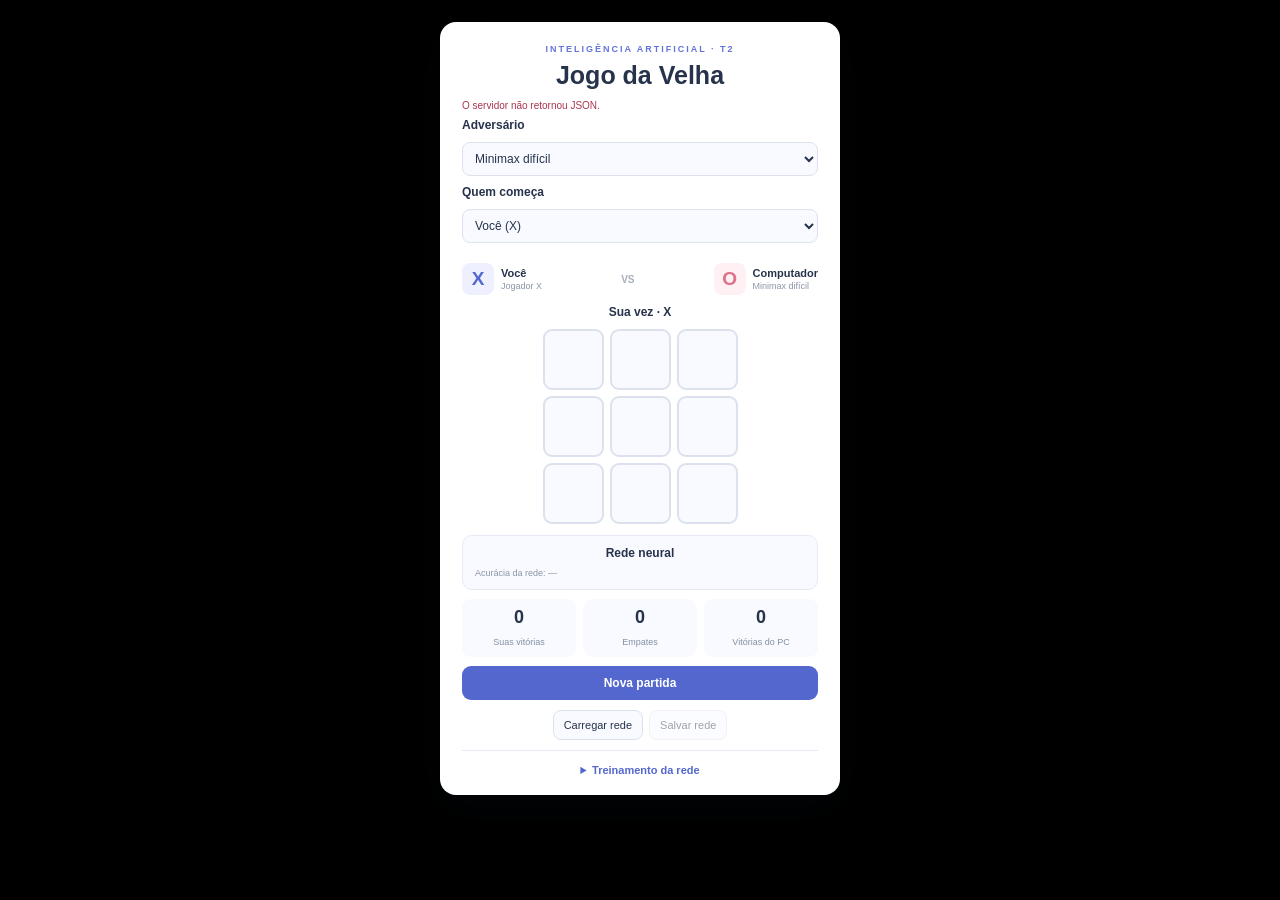
==== t2/front_end/index.html @ 50e87428 "Organiza T2 por algoritmos, front-end, resultados e relatório como no T1" ====
<!doctype html>
<html lang="pt-BR">
<head>
    <meta charset="utf-8">
    <meta name="viewport" content="width=device-width, initial-scale=1">
    <title>Jogo da velha — T2</title>
    <link rel="stylesheet" href="style.css">
    <script src="script.js" defer></script>
</head>
<body>
<main class="container">
    <header class="cabecalho"><span class="etiqueta">INTELIGÊNCIA ARTIFICIAL · T2</span><h1>Jogo da Velha</h1></header><p id="notice" role="status" aria-live="polite" class="status-modelo"></p>

    <div class="layout">
        <section class="game" aria-labelledby="play-title">
            <h2 id="play-title" class="sr-only">Jogar</h2>
            <div class="selecao">
<label for="mode">Adversário</label>
            <select id="mode">
                <option value="dificil">Minimax difícil</option>
                <option value="medio">Minimax médio</option>
                <option value="rede">Rede treinada</option>
            </select>
            <label for="starter">Quem começa</label>
            <select id="starter">
                <option value="human">Você (X)</option>
                <option value="computer">Computador (X)</option>
            </select>

            </div>
<div class="jogadores">
<div class="jogador">
<span id="human-symbol" class="simbolo x">X</span><div>
<strong>Você</strong><small id="human-player">Jogador X</small>
</div>
</div>
<span class="versus">VS</span><div class="jogador">
<span id="computer-symbol" class="simbolo o">O</span><div>
<strong>Computador</strong><small id="opponent-name">Minimax difícil</small>
</div>
</div>
</div>
<p id="game-status" role="status" aria-live="polite">Sua vez · X</p>
            <div id="board" class="board tabuleiro" role="group" aria-label="Tabuleiro do jogo da velha"></div>
            <section class="classificacao"><h2>Rede neural</h2>
<p id="human-metrics" class="observacao">Acurácia da rede: —</p>

            </section><section class="placar" aria-label="Placar das partidas"><div>
<strong id="wins-human">0</strong><span>Suas vitórias</span>
</div>
<div>
<strong id="draws">0</strong><span>Empates</span>
</div>
<div>
<strong id="wins-computer">0</strong><span>Vitórias do PC</span>
</div></section><button id="new" class="new-game botao-reiniciar">Nova partida</button>
            <div class="actions file-actions">
                <button id="load">Carregar rede</button>
                <button id="export" disabled>Salvar rede</button>
                <input id="file" type="file" accept=".json" hidden>
            </div>
        </section>

        <details id="train-panel"><summary>Treinamento da rede</summary><div class="training">
            <section aria-labelledby="train-title">
                <h2 id="train-title">Treinar a rede</h2>
                <form id="config">
                    <div class="fields">
                        <label>População<input name="population" type="number" value="80" min="4" max="400" required></label>
                        <label>Limite de gerações<input name="generations" type="number" value="250" min="2" max="3000" required></label>
                    </div>
                    <details id="advanced">
                        <summary>Configurações avançadas</summary>
                        <div class="fields details-content">
                            <label>Neurônios ocultos<input name="hidden" type="number" value="9" min="1" max="64" required></label>
                            <label>Partidas no médio<input name="medium_games" type="number" value="24" min="2" max="200" step="2" required></label>
                            <label>Indivíduos de elite<input name="elite" type="number" value="2" min="1" max="399" required></label>
                            <label>Tamanho do torneio<input name="tournament" type="number" value="2" min="2" max="400" required></label>
                            <label>Taxa de mutação<input name="mutation" type="number" value="0.08" min="0" max="1" step="0.01" required></label>
                            <label>Intensidade da mutação (σ)<input name="sigma" type="number" value="0.20" min="0.001" max="1" step="0.001" required></label>
                            <label>Cruzamento BLX-α<input name="alpha" type="number" value="0.5" min="0" max="1" step="0.1" required></label>
                            <label>Gerações sem melhora<input name="patience" type="number" value="60" min="2" max="3000" required></label>
                            <label>Semente<input name="seed" type="number" value="42" min="0" max="2147483647" required></label>
                        </div>
                    </details>
                    <div class="actions">
                        <button type="submit" id="init">Preparar treino</button>
                        <button type="button" id="run" class="primary" disabled>Treinar</button>
                        <button type="button" id="step" disabled>Uma geração</button>
                        <button type="button" id="pause" disabled>Pausar</button>
                    </div>
                </form>
            </section>

            <section class="results" aria-labelledby="results-title">
                <h2 id="results-title">Evolução</h2>
                <div id="metrics" class="metrics">
                    <div>Geração<strong>0</strong>
</div>
                    <div>Melhor aptidão<strong>—</strong>
</div>
                    <div>Escolhas válidas<strong>—</strong>
</div>
                </div>
                <p id="phase" class="small">Rede 9–9–9 · 180 parâmetros</p>
                <svg id="chart" viewbox="0 0 600 170" role="img" aria-label="Evolução da melhor aptidão e da aptidão média">
                    <text x="30" y="85">O gráfico aparece após a primeira geração.</text>
                </svg>
                <p class="legend"><span>— Melhor aptidão</span><span>— Média da população</span></p>

                <details id="population-details">
                    <summary>Ver população</summary>
                    <div class="scroll">
                        <table>
                            <caption>Indivíduos da geração atual</caption>
                            <thead><tr>
<th>Posição</th>
<th>Aptidão</th>
<th>V / E / D</th>
<th>Inválidas</th>
<th>Válidas</th>
</tr></thead>
                            <tbody id="population"></tbody>
                        </table>
                    </div>
                </details>

                <div class="actions"><button id="evaluate" disabled>Avaliar rede</button></div>
                <div id="evaluation" aria-live="polite"></div>
            </section>

            <details id="demo-details">
                <summary>Ver partida de treino passo a passo</summary>
                <div class="details-content">
                    <label for="individual">Indivíduo</label>
                    <select id="individual"><option value="best">Melhor rede disponível</option></select>
                    <div class="fields">
                        <label>Minimax<select id="demo-mode"><option value="dificil">Difícil</option>
<option value="medio">Médio</option></select></label>
                        <label>Quem começa<select id="demo-start"><option value="yes">Rede</option>
<option value="no">Minimax</option></select></label>
                    </div>
                    <div class="actions">
<button id="demo" disabled>Iniciar demonstração</button><button id="next" disabled>Próxima jogada</button>
</div>
                    <p id="demo-status" class="small">As jogadas aparecem no tabuleiro acima.</p>
                    <ol id="events"></ol>
                    <pre id="outputs">Saídas da rede: —</pre>
                </div>
            </details>

            <details>
                <summary>Regras do treinamento e das métricas</summary>
                <div class="details-content small">
                    <p>Vitória: +3. Empate: +1. Derrota: −3. Casa ocupada: −2. A aptidão é a soma desses valores dividida pelo número de partidas.</p>
                    <p>Se a rede escolher uma casa ocupada, o erro é registrado e a próxima saída válida permite continuar a partida.</p>
                    <p>O treino começa no médio. Após 40% das gerações, inclui o difícil, alternando quem começa. Para por limite de gerações ou falta de melhora na segunda fase.</p>
                    <p>Acurácia: escolhas originais que o Minimax considera ótimas, divididas pelas decisões da rede. Uma casa ocupada conta como erro.</p>
                    <p>Escolhas válidas: proporção das escolhas originais em casas livres. Os testes usam 100 partidas no médio e duas no difícil, fora do treino.</p>
                    <p>Rede com propagação direta. Os pesos são ajustados apenas pelo algoritmo genético.</p>
                </div>
            </details>
        </div>
    </details>
</div>
</main>
</body>
</html>
---- t2/front_end/style.css ----
/* =====================================
   Estilos que valem para a página toda
===================================== */

* {
    box-sizing: border-box;
}

html {
    margin: 0;
    padding: 0;
}

body {
    margin: 0;
    min-height: 100vh;
    min-height: 100dvh;
    padding: 10px 14px;

    display: flex;
    align-items: center;
    justify-content: center;

    font-family: Arial, sans-serif;
    background: #000000;
    color: #26334b;
}


/* =====================================
   Painel branco onde fica o jogo
===================================== */

.container {
    width: 100%;
    max-width: 400px;

    background: white;
    padding: 16px 22px;

    border-radius: 16px;

    box-shadow: 0 12px 40px
        rgba(30, 45, 80, 0.08);
}


/* =====================================
   Título e identificação do trabalho
===================================== */

.cabecalho {
    text-align: center;
    margin-bottom: 10px;
}

.etiqueta {
    font-size: 9px;
    font-weight: bold;
    letter-spacing: 2px;
    color: #6474d9;
}

h1 {
    margin: 5px 0;
    font-size: 25px;
}

.cabecalho p {
    margin: 4px 0;
    font-size: 11px;
    line-height: 1.35;
    color: #8390a3;
}


/* =====================================
   Área de seleção usada na interface
===================================== */

.selecao {
    margin-bottom: 11px;
}

.selecao label {
    display: block;
    margin-bottom: 5px;

    font-size: 12px;
    font-weight: bold;
}

.selecao select {
    width: 100%;
    padding: 8px;

    border: 1px solid #dce2ed;
    border-radius: 8px;

    background: #f8faff;
    color: #26334b;

    font-size: 12px;
    cursor: pointer;
}

.status-modelo {
    margin: 5px 0 0;
    font-size: 10px;
    color: #8b95a6;
}


/* =====================================
   Identificação dos jogadores e dos símbolos
===================================== */

.jogadores {
    display: flex;
    align-items: center;
    justify-content: space-between;

    gap: 8px;
    margin-bottom: 10px;
}

.jogador {
    display: flex;
    align-items: center;
    gap: 7px;
}

.simbolo {
    display: flex;
    align-items: center;
    justify-content: center;

    width: 32px;
    height: 32px;

    border-radius: 8px;

    font-size: 19px;
    font-weight: bold;
}

.simbolo.x {
    color: #5367cf;
    background: #eef0ff;
}

.simbolo.o {
    color: #dc718a;
    background: #fff0f4;
}

.jogador strong {
    display: block;
    font-size: 11px;
}

.jogador small {
    display: block;
    margin-top: 2px;

    font-size: 9px;
    color: #8b95a6;
}

.versus {
    font-size: 10px;
    font-weight: bold;
    color: #a5adbc;
}


/* =====================================
   Mensagem que acompanha o andamento da partida
===================================== */

#mensagem {
    min-height: 16px;
    margin: 0 0 8px;

    text-align: center;
    font-size: 12px;
    font-weight: bold;
}


/* =====================================
   Casas e organização do tabuleiro
===================================== */

.tabuleiro {
    display: grid;
    grid-template-columns: repeat(3, 1fr);

    gap: 6px;
    width: 100%;
    max-width: 195px;

    margin: 0 auto;
}

.casa {
    aspect-ratio: 1;

    border: 2px solid #dce2ed;
    border-radius: 9px;

    background: #f8faff;

    font-size: 30px;
    font-weight: bold;

    cursor: pointer;

    transition:
        background 0.2s,
        transform 0.15s;
}

.casa:hover:not(:disabled) {
    background: #e9edff;
    transform: scale(1.03);
}

.casa.x {
    color: #5367cf;
}

.casa.o {
    color: #dc718a;
}

.casa:disabled {
    cursor: default;
}


/* =====================================
   Área de informações da rede no estilo da interface anterior
===================================== */

.classificacao {
    margin-top: 11px;
    padding: 10px 12px;

    background: #f8faff;

    border: 1px solid #e5eaf3;
    border-radius: 10px;
}

.classificacao h2 {
    margin: 0 0 7px;

    font-size: 12px;
    text-align: center;
}

.linha-resultado {
    display: flex;
    align-items: center;
    justify-content: space-between;

    gap: 10px;
    padding: 6px 0;

    font-size: 11px;

    border-bottom: 1px solid #e5eaf3;
}

.linha-resultado strong {
    color: #5367cf;
    text-align: right;
}

.observacao {
    margin: 7px 0 0;

    font-size: 9px;
    line-height: 1.35;

    color: #8b95a6;
}


/* =====================================
   Contagens mostradas abaixo do jogo
===================================== */

.placar {
    display: grid;
    grid-template-columns: repeat(3, 1fr);

    gap: 7px;
    margin: 9px 0;

    text-align: center;
}

.placar div {
    padding: 8px 4px;

    background: #f8faff;
    border-radius: 9px;
}

.placar strong {
    display: block;

    margin-bottom: 3px;
    font-size: 18px;
}

.placar span {
    font-size: 9px;
    color: #8390a3;
}


/* =====================================
   Botão para começar outra partida
===================================== */

.botao-reiniciar {
    width: 100%;
    padding: 10px;

    border: none;
    border-radius: 9px;

    background: #5367cf;
    color: white;

    font-size: 12px;
    font-weight: bold;

    cursor: pointer;
}

.botao-reiniciar:hover {
    background: #4054b8;
}


/* =====================================
   Diminuímos os espaços quando a tela tem menos altura
===================================== */

@media (max-height: 800px) {

    body {
        padding: 6px 10px;
    }

    .container {
        padding: 11px 18px;
    }

    .cabecalho {
        margin-bottom: 7px;
    }

    h1 {
        font-size: 22px;
        margin: 3px 0;
    }

    .selecao {
        margin-bottom: 7px;
    }

    .selecao select {
        padding: 6px;
    }

    .jogadores {
        margin-bottom: 7px;
    }

    #mensagem {
        margin-bottom: 6px;
    }

    .tabuleiro {
        max-width: 170px;
        gap: 5px;
    }

    .casa {
        font-size: 26px;
    }

    .classificacao {
        margin-top: 8px;
        padding: 7px 10px;
    }

    .classificacao h2 {
        margin-bottom: 4px;
    }

    .linha-resultado {
        padding: 4px 0;
    }

    .observacao {
        margin-top: 5px;
    }

    .placar {
        margin: 6px 0;
    }

    .placar div {
        padding: 5px 3px;
    }

    .placar strong {
        font-size: 16px;
        margin-bottom: 2px;
    }

    .botao-reiniciar {
        padding: 8px;
    }
}


/* =====================================
   Ajustes para quando a altura disponível é ainda menor
===================================== */

@media (max-height: 650px) {

    body {
        align-items: flex-start;
    }

    .container {
        padding: 9px 15px;
    }

    .cabecalho {
        margin-bottom: 5px;
    }

    .tabuleiro {
        max-width: 145px;
    }

    .simbolo {
        width: 27px;
        height: 27px;
    }

    .classificacao {
        margin-top: 6px;
    }

    .placar {
        margin: 4px 0;
    }
}


/* =====================================
   Ajustes para a largura do celular
===================================== */

@media (max-width: 420px) {

    body {
        padding: 8px;
        align-items: flex-start;
    }

    .container {
        padding: 14px;
    }

    .jogador {
        gap: 5px;
    }

    .jogador strong {
        font-size: 10px;
    }

    .jogador small {
        font-size: 9px;
    }
}

/* A partir daqui ficam os controles acrescentados para o T2.
   Mantivemos a base do T1 acima para o jogo continuar com o mesmo visual. */
body { align-items: flex-start; }
.container { margin: 12px 0; }
.layout { display: block; }
.sr-only { position: absolute; width: 1px; height: 1px; padding: 0; overflow: hidden; clip: rect(0,0,0,0); white-space: nowrap; }
.status-modelo:empty { display: none; }
#notice { font-size: 10px; margin: 7px 0; color: #8390a3; }
#notice.error { color: #ab354e; }
#game-status { min-height: 16px; margin: 0 0 8px; text-align: center; font-size: 12px; font-weight: bold; }
.fields { display: grid; grid-template-columns: minmax(0,1fr) minmax(0,1fr); gap: 10px; }
label { display: block; font-size: 11px; }
input, select { width: 100%; min-width: 0; padding: 8px; margin: 5px 0 9px; border: 1px solid #dce2ed; border-radius: 8px; background: #f8faff; color: #26334b; font: 12px Arial,sans-serif; }
button { cursor: pointer; }
button:not(.casa):not(.botao-reiniciar) { padding: 8px 10px; border: 1px solid #dce2ed; border-radius: 8px; background: #f8faff; color: #26334b; font: 11px Arial,sans-serif; }
button:not(.casa):not(.botao-reiniciar):hover:not(:disabled) { background: #e9edff; }
button:disabled:not(.casa) { opacity: .45; cursor: default; }
button.primary:not(.casa) { background: #5367cf; border-color: #5367cf; color: white; }
button:focus-visible, input:focus-visible, select:focus-visible, summary:focus-visible { outline: 2px solid #5367cf; outline-offset: 2px; }
.actions { display: flex; flex-wrap: wrap; gap: 6px; margin: 10px 0; }
.file-actions { justify-content: center; margin-bottom: 4px; }
.small { font-size: 10px; color: #8390a3; }
details { margin-top: 10px; padding-top: 10px; border-top: 1px solid #e5eaf3; }
summary { font-size: 11px; color: #5367cf; cursor: pointer; }
#train-panel > summary { text-align: center; font-weight: bold; padding: 3px 0; }
.training { margin-top: 15px; }
.training h2 { font-size: 12px; margin: 0 0 10px; }
.details-content { margin-top: 10px; }
.results { margin-top: 14px; padding: 12px; background: #f8faff; border: 1px solid #e5eaf3; border-radius: 10px; }
.metrics { display: grid; grid-template-columns: repeat(3,minmax(0,1fr)); gap: 6px; text-align: center; }
.metrics div { font-size: 9px; color: #8390a3; }
.metrics strong { display: block; color: #26334b; font-size: 18px; margin-top: 4px; }
svg { display: block; width: 100%; background: #fff; border: 1px solid #e5eaf3; }
svg text { fill: #8390a3; font-size: 11px; }
.legend { display: flex; flex-wrap: wrap; gap: 10px; font-size: 9px; color: #5367cf; margin: 7px 0; }
.legend span:last-child { color: #8c98aa; }
.scroll { overflow: auto; max-height: 200px; margin-top: 10px; }
table { width: 100%; border-collapse: collapse; text-align: left; white-space: nowrap; font-size: 9px; }
caption { text-align: left; margin-bottom: 6px; color: #8390a3; }
th,td { padding: 6px; border-bottom: 1px solid #e5eaf3; }
th { background: #f8faff; position: sticky; top: 0; }
#evaluation { font-size: 10px; }
#evaluation p { border-top: 1px solid #e5eaf3; padding-top: 10px; }
pre { white-space: pre-wrap; background: #f8faff; padding: 10px; font: 10px/1.5 monospace; max-height: 170px; overflow: auto; }
#events { padding-left: 17px; max-height: 200px; overflow: auto; font-size: 10px; }
#events li { margin-bottom: 6px; }
.cell { min-width: 0; padding: 0; }
@media(max-width:420px) { .container { margin: 0; } }
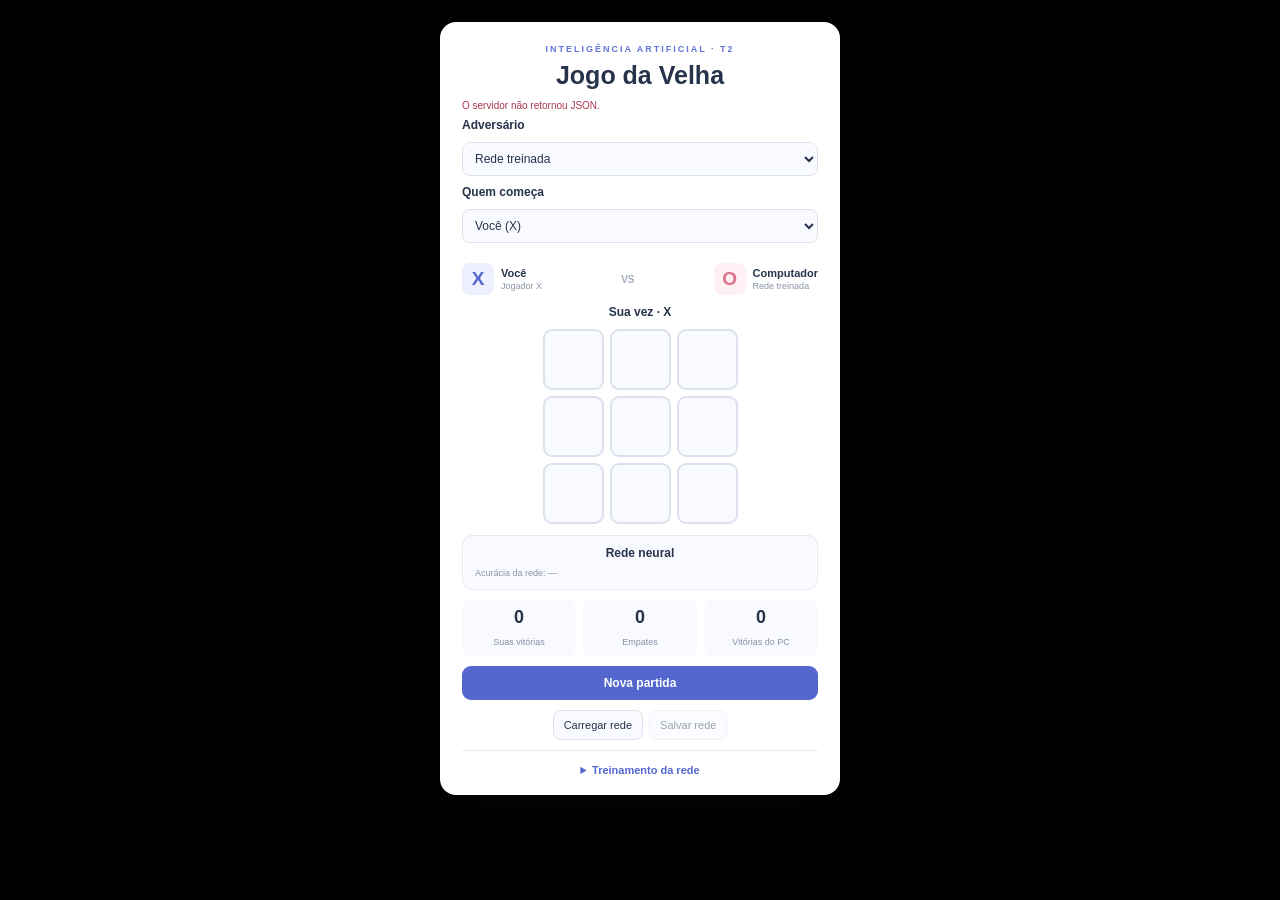
==== commit 59743288: "Carrega a rede treinada automaticamente ao abrir o jogo do T2" ====
--- a/t2/front_end/index.html
+++ b/t2/front_end/index.html
@@ -19,7 +19,7 @@
             <select id="mode">
                 <option value="dificil">Minimax difícil</option>
                 <option value="medio">Minimax médio</option>
-                <option value="rede">Rede treinada</option>
+                <option value="rede" selected>Rede treinada</option>
             </select>
             <label for="starter">Quem começa</label>
             <select id="starter">
@@ -36,7 +36,7 @@
 </div>
 <span class="versus">VS</span><div class="jogador">
 <span id="computer-symbol" class="simbolo o">O</span><div>
-<strong>Computador</strong><small id="opponent-name">Minimax difícil</small>
+<strong>Computador</strong><small id="opponent-name">Rede treinada</small>
 </div>
 </div>
 </div>
--- a/t2/front_end/style.css
+++ b/t2/front_end/style.css
@@ -1,7 +1,5 @@
 
-/* =====================================
-   Estilos que valem para a página toda
-===================================== */
+/* Estilos que valem para a página toda */
 
 * {
     box-sizing: border-box;
@@ -28,9 +26,7 @@
 }
 
 
-/* =====================================
-   Painel branco onde fica o jogo
-===================================== */
+/* Painel branco onde fica o jogo */
 
 .container {
     width: 100%;
@@ -46,9 +42,7 @@
 }
 
 
-/* =====================================
-   Título e identificação do trabalho
-===================================== */
+/* Título e identificação do trabalho */
 
 .cabecalho {
     text-align: center;
@@ -75,9 +69,7 @@
 }
 
 
-/* =====================================
-   Área de seleção usada na interface
-===================================== */
+/* Área de seleção usada na interface */
 
 .selecao {
     margin-bottom: 11px;
@@ -112,9 +104,7 @@
 }
 
 
-/* =====================================
-   Identificação dos jogadores e dos símbolos
-===================================== */
+/* Identificação dos jogadores e dos símbolos */
 
 .jogadores {
     display: flex;
@@ -175,9 +165,7 @@
 }
 
 
-/* =====================================
-   Mensagem que acompanha o andamento da partida
-===================================== */
+/* Mensagem que acompanha o andamento da partida */
 
 #mensagem {
     min-height: 16px;
@@ -189,9 +177,7 @@
 }
 
 
-/* =====================================
-   Casas e organização do tabuleiro
-===================================== */
+/* Casas e organização do tabuleiro */
 
 .tabuleiro {
     display: grid;
@@ -240,9 +226,7 @@
 }
 
 
-/* =====================================
-   Área de informações da rede no estilo da interface anterior
-===================================== */
+/* Área de informações da rede no estilo da interface anterior */
 
 .classificacao {
     margin-top: 11px;
@@ -289,9 +273,7 @@
 }
 
 
-/* =====================================
-   Contagens mostradas abaixo do jogo
-===================================== */
+/* Contagens mostradas abaixo do jogo */
 
 .placar {
     display: grid;
@@ -323,9 +305,7 @@
 }
 
 
-/* =====================================
-   Botão para começar outra partida
-===================================== */
+/* Botão para começar outra partida */
 
 .botao-reiniciar {
     width: 100%;
@@ -348,9 +328,7 @@
 }
 
 
-/* =====================================
-   Diminuímos os espaços quando a tela tem menos altura
-===================================== */
+/* Diminuímos os espaços quando a tela tem menos altura */
 
 @media (max-height: 800px) {
 
@@ -432,9 +410,7 @@
 }
 
 
-/* =====================================
-   Ajustes para quando a altura disponível é ainda menor
-===================================== */
+/* Ajustes para quando a altura disponível é ainda menor */
 
 @media (max-height: 650px) {
 
@@ -469,9 +445,7 @@
 }
 
 
-/* =====================================
-   Ajustes para a largura do celular
-===================================== */
+/* Ajustes para a largura do celular */
 
 @media (max-width: 420px) {
 
@@ -497,8 +471,7 @@
     }
 }
 
-/* A partir daqui ficam os controles acrescentados para o T2.
-   Mantivemos a base do T1 acima para o jogo continuar com o mesmo visual. */
+/* Controles do T2, usando o mesmo visual do T1. */
 body { align-items: flex-start; }
 .container { margin: 12px 0; }
 .layout { display: block; }
